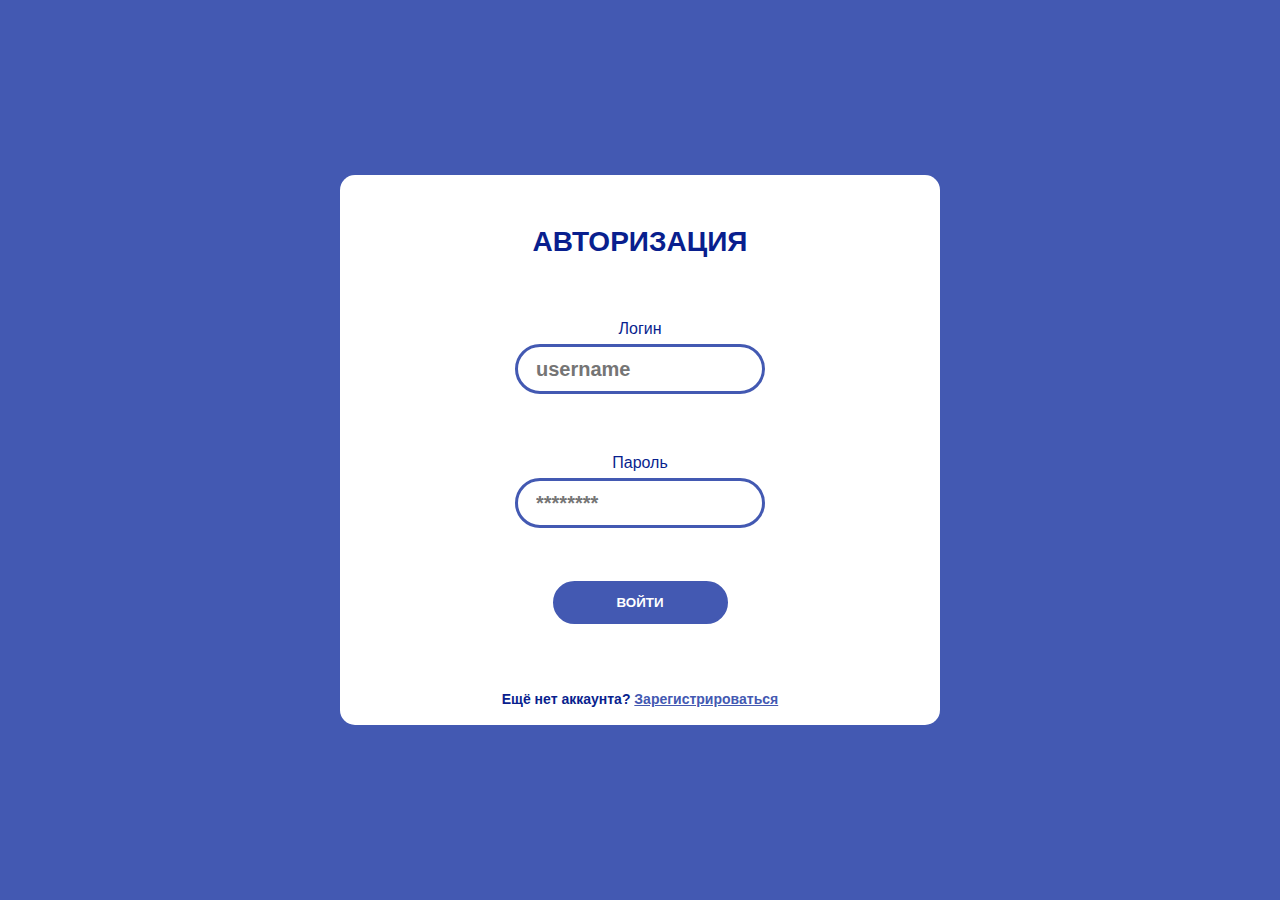
==== Web/index.html @ cd1c81c8 "Update file structure, add hover effect" ====
<!DOCTYPE html>
<html lang="en">
<head>
    <meta charset="UTF-8">
    <meta http-equiv="X-UA-Compatible" content="IE=edge">
    <meta name="viewport" content="width=device-width, initial-scale=1.0">
    <link rel="stylesheet" href="./styles/css/auth-page.css" type="text/css">
    <title>Document</title>
</head>
    <body class="body">
        <div class="body__wrapper">
            <div class="body__container">
                <div class="auth-panel">
                    <h1 class="auth-panel__title title">Авторизация</h1>

                    <form class="user-data">
                        <div class="user-data__input-form">
                            <p class="user-data__login-title user-data__title">Логин</p>
                            <input class="user-data__login-input user-data__input" type="text" required placeholder="username">
                        </div>

                        <div class="user-data__input-form">
                            <p class="user-data__password-title user-data__title">Пароль</p>
                            <input class="user-data__password-input user-data__input" type="password" required placeholder="********">
                        </div>

                        <button class="user-data__submit" type="submit" >Войти</button>
                    </form>

                    <div class="auth-panel__signup">Ещё нет аккаунта? <a class="auth-panel__signup-ref" href="main-menu.html">Зарегистрироваться</a></div>
                </div>
            </div>
        </div>
    </body>
</html>
---- Web/styles/css/auth-page.css ----
body, html {
  padding: 0;
  margin: 0;
}

.body__wrapper {
  background: #4359B2;
  display: -webkit-box;
  display: -ms-flexbox;
  display: flex;
  -webkit-box-align: center;
      -ms-flex-align: center;
          align-items: center;
  -webkit-box-pack: center;
      -ms-flex-pack: center;
          justify-content: center;
  width: 100%;
  height: 100vh;
  font-family: Arial;
}

.title {
  font-family: Arial, Helvetica, sans-serif;
  font-style: normal;
  font-weight: bold;
  font-size: 28px;
  line-height: 33px;
  color: #091F8E;
}

.auth-panel {
  display: -webkit-box;
  display: -ms-flexbox;
  display: flex;
  -webkit-box-orient: vertical;
  -webkit-box-direction: normal;
      -ms-flex-direction: column;
          flex-direction: column;
  -webkit-box-align: center;
      -ms-flex-align: center;
          align-items: center;
  margin: auto;
  border-radius: 15px;
  background: white;
  width: 600px;
  height: 500px;
  padding-top: 50px;
}

.auth-panel__title {
  margin: 0;
  margin-bottom: 46px;
  text-transform: uppercase;
}

.auth-panel__signup {
  -webkit-user-select: none;
     -moz-user-select: none;
      -ms-user-select: none;
          user-select: none;
  margin-top: auto;
  margin-bottom: 18px;
  font-style: normal;
  font-weight: bold;
  font-size: 14px;
  line-height: 16px;
  color: #091F8E;
}

.auth-panel__signup-ref {
  color: #4359B2;
}

.user-data {
  display: -webkit-box;
  display: -ms-flexbox;
  display: flex;
  -webkit-box-align: center;
      -ms-flex-align: center;
          align-items: center;
  -webkit-box-orient: vertical;
  -webkit-box-direction: normal;
      -ms-flex-direction: column;
          flex-direction: column;
  gap: 44px;
}

.user-data__input-form {
  display: -webkit-box;
  display: -ms-flexbox;
  display: flex;
  -webkit-box-orient: vertical;
  -webkit-box-direction: normal;
      -ms-flex-direction: column;
          flex-direction: column;
  -webkit-box-align: center;
      -ms-flex-align: center;
          align-items: center;
}

.user-data__title {
  font-size: 16px;
  line-height: 18px;
  color: #091F8E;
  margin-bottom: 6px;
}

.user-data__input {
  width: 250px;
  height: 50px;
  border: 3px solid #4359B2;
  -webkit-box-sizing: border-box;
          box-sizing: border-box;
  border-radius: 30px;
  padding-left: 18px;
  font-weight: bold;
  font-size: 20px;
  line-height: 23px;
  color: #4359B2;
}

.user-data__submit {
  width: 175px;
  height: 43px;
  display: -webkit-box;
  display: -ms-flexbox;
  display: flex;
  margin-top: 9px;
  -webkit-box-align: center;
      -ms-flex-align: center;
          align-items: center;
  -webkit-box-pack: center;
      -ms-flex-pack: center;
          justify-content: center;
  text-transform: uppercase;
  background: #4359B2;
  border: 3px solid #4359B2;
  -webkit-box-sizing: border-box;
          box-sizing: border-box;
  border-radius: 30px;
  color: #FFFFFF;
  font-weight: bold;
  cursor: pointer;
  -webkit-transition: all .3s;
  transition: all .3s;
}

.user-data__submit:hover {
  -webkit-filter: opacity(0.85);
          filter: opacity(0.85);
}

.user-data__submit:active {
  -webkit-filter: #091F8E;
          filter: #091F8E;
}
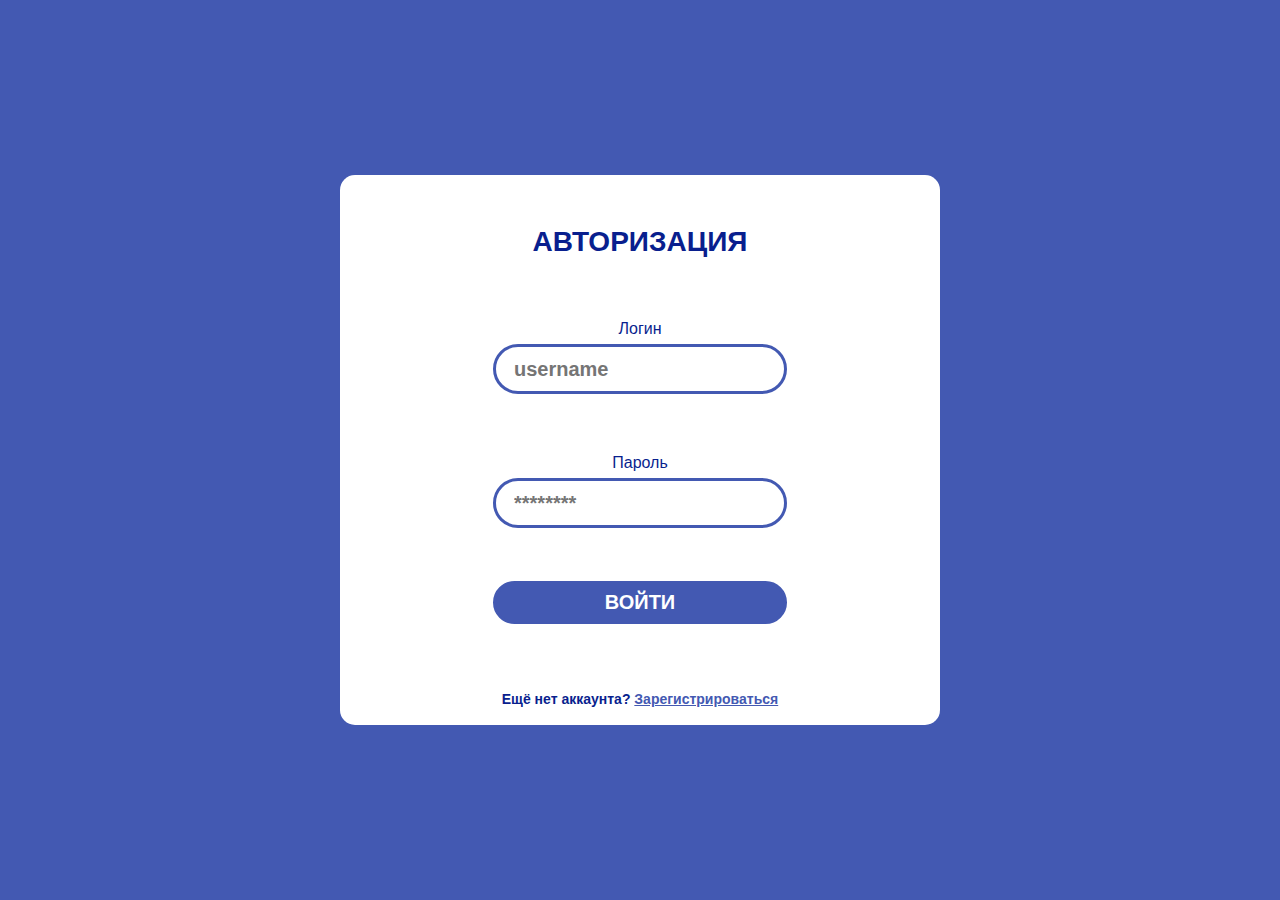
==== commit c4643e56: "Add course create tab" ====
--- a/Web/index.html
+++ b/Web/index.html
@@ -5,6 +5,8 @@
     <meta http-equiv="X-UA-Compatible" content="IE=edge">
     <meta name="viewport" content="width=device-width, initial-scale=1.0">
     <link rel="stylesheet" href="./styles/css/auth-page.css" type="text/css">
+    <script src="./scripts/jquery-3.6.0.min.js"></script>
+    <script src="./scripts/authorization.js" type="module"></script>
     <title>Document</title>
 </head>
     <body class="body">
@@ -13,21 +15,21 @@
                 <div class="auth-panel">
                     <h1 class="auth-panel__title title">Авторизация</h1>
 
-                    <form class="user-data">
+                    <form class="user-data" method="LINK" action="main-menu.html">
                         <div class="user-data__input-form">
                             <p class="user-data__login-title user-data__title">Логин</p>
-                            <input class="user-data__login-input user-data__input" type="text" required placeholder="username">
+                            <input class="user-data__login-input user-data__input-text" id="login" type="text" required placeholder="username">
                         </div>
 
                         <div class="user-data__input-form">
                             <p class="user-data__password-title user-data__title">Пароль</p>
-                            <input class="user-data__password-input user-data__input" type="password" required placeholder="********">
+                            <input class="user-data__password-input user-data__input-text" id="password" type="password" required placeholder="********">
                         </div>
 
-                        <button class="user-data__submit" type="submit" >Войти</button>
+                        <button class="auth-panel__submit button" id="login-button" type="submit">Войти</button>
                     </form>
 
-                    <div class="auth-panel__signup">Ещё нет аккаунта? <a class="auth-panel__signup-ref" href="main-menu.html">Зарегистрироваться</a></div>
+                    <div class="auth-panel__signup">Ещё нет аккаунта? <a class="auth-panel__signup-ref" href="#">Зарегистрироваться</a></div>
                 </div>
             </div>
         </div>
--- a/Web/styles/css/auth-page.css
+++ b/Web/styles/css/auth-page.css
@@ -1,3 +1,83 @@
+.user-data__input-text, .user-data__input-date, .user-data__input-select {
+  width: 100%;
+  height: 50px;
+  border: 3px solid #4359B2;
+  -webkit-box-sizing: border-box;
+          box-sizing: border-box;
+  border-radius: 30px;
+  padding-left: 18px;
+  font-weight: bold;
+  font-size: 20px;
+  line-height: 23px;
+  color: #4359B2;
+}
+
+.user-data {
+  display: -webkit-box;
+  display: -ms-flexbox;
+  display: flex;
+  -webkit-box-align: center;
+      -ms-flex-align: center;
+          align-items: center;
+  -webkit-box-orient: vertical;
+  -webkit-box-direction: normal;
+      -ms-flex-direction: column;
+          flex-direction: column;
+  gap: 44px;
+}
+
+.user-data__input-form {
+  width: 100%;
+  display: -webkit-box;
+  display: -ms-flexbox;
+  display: flex;
+  -webkit-box-orient: vertical;
+  -webkit-box-direction: normal;
+      -ms-flex-direction: column;
+          flex-direction: column;
+  -webkit-box-align: center;
+      -ms-flex-align: center;
+          align-items: center;
+}
+
+.user-data__title {
+  font-size: 16px;
+  line-height: 18px;
+  color: #091F8E;
+  margin-bottom: 6px;
+}
+
+.user-data__input-date {
+  padding-right: 16px;
+}
+
+.user-data__input-select {
+  padding-right: 16px;
+}
+
+.button {
+  color: #FFFFFF;
+  font-weight: bold;
+  font-size: 20px;
+  line-height: 23px;
+  background: #4359B2;
+  border: 3px solid #4359B2;
+  border-radius: 30px;
+  cursor: pointer;
+  -webkit-transition: all .3s;
+  transition: all .3s;
+}
+
+.button:hover {
+  -webkit-filter: opacity(0.85);
+          filter: opacity(0.85);
+}
+
+.button:active {
+  -webkit-filter: #091F8E;
+          filter: #091F8E;
+}
+
 body, html {
   padding: 0;
   margin: 0;
@@ -71,56 +151,8 @@
   color: #4359B2;
 }
 
-.user-data {
-  display: -webkit-box;
-  display: -ms-flexbox;
-  display: flex;
-  -webkit-box-align: center;
-      -ms-flex-align: center;
-          align-items: center;
-  -webkit-box-orient: vertical;
-  -webkit-box-direction: normal;
-      -ms-flex-direction: column;
-          flex-direction: column;
-  gap: 44px;
-}
-
-.user-data__input-form {
-  display: -webkit-box;
-  display: -ms-flexbox;
-  display: flex;
-  -webkit-box-orient: vertical;
-  -webkit-box-direction: normal;
-      -ms-flex-direction: column;
-          flex-direction: column;
-  -webkit-box-align: center;
-      -ms-flex-align: center;
-          align-items: center;
-}
-
-.user-data__title {
-  font-size: 16px;
-  line-height: 18px;
-  color: #091F8E;
-  margin-bottom: 6px;
-}
-
-.user-data__input {
-  width: 250px;
-  height: 50px;
-  border: 3px solid #4359B2;
-  -webkit-box-sizing: border-box;
-          box-sizing: border-box;
-  border-radius: 30px;
-  padding-left: 18px;
-  font-weight: bold;
-  font-size: 20px;
-  line-height: 23px;
-  color: #4359B2;
-}
-
-.user-data__submit {
-  width: 175px;
+.auth-panel__submit {
+  width: 100%;
   height: 43px;
   display: -webkit-box;
   display: -ms-flexbox;
@@ -133,24 +165,4 @@
       -ms-flex-pack: center;
           justify-content: center;
   text-transform: uppercase;
-  background: #4359B2;
-  border: 3px solid #4359B2;
-  -webkit-box-sizing: border-box;
-          box-sizing: border-box;
-  border-radius: 30px;
-  color: #FFFFFF;
-  font-weight: bold;
-  cursor: pointer;
-  -webkit-transition: all .3s;
-  transition: all .3s;
 }
-
-.user-data__submit:hover {
-  -webkit-filter: opacity(0.85);
-          filter: opacity(0.85);
-}
-
-.user-data__submit:active {
-  -webkit-filter: #091F8E;
-          filter: #091F8E;
-}
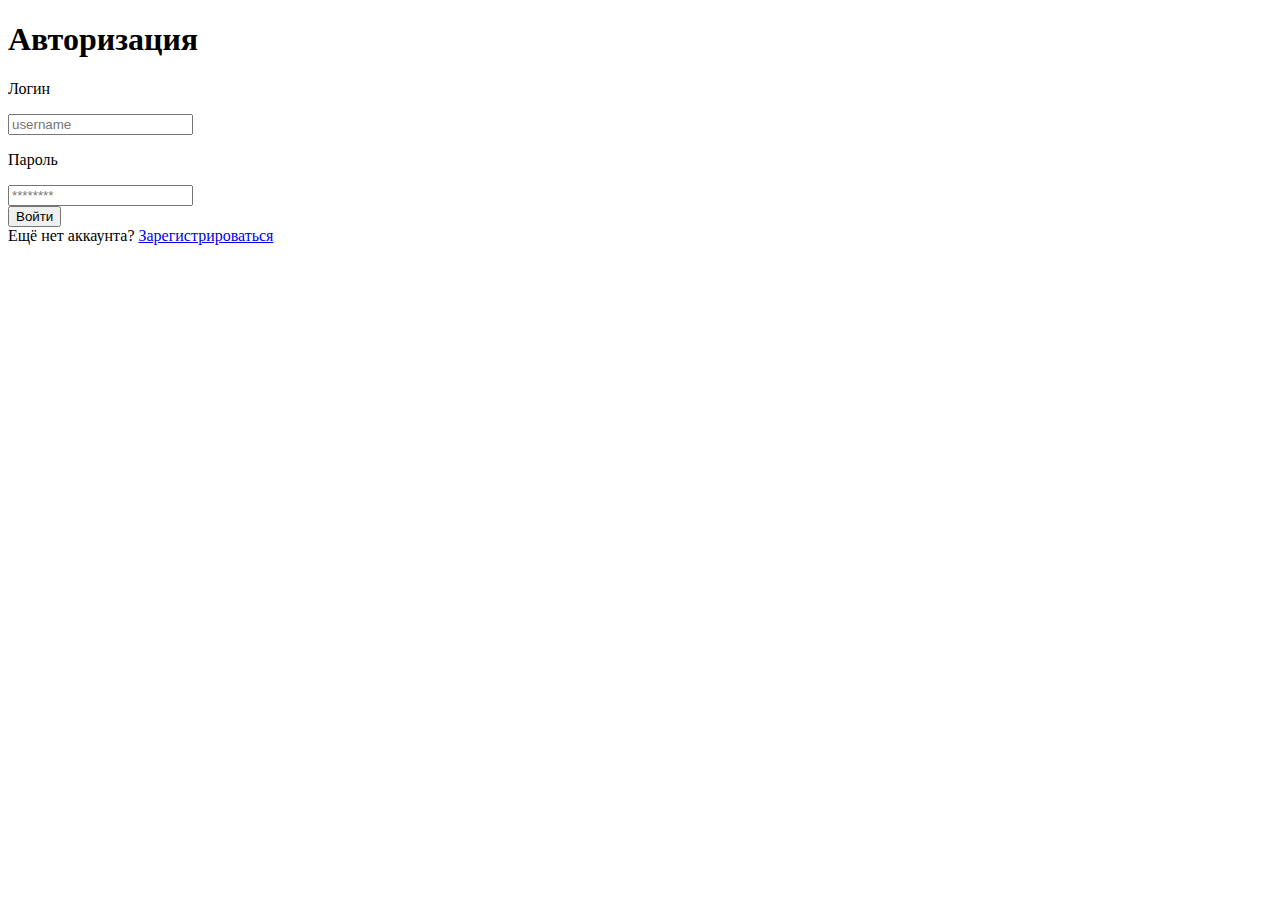
==== commit eb2de944: "Update" ====
--- a/Web/index.html
+++ b/Web/index.html
@@ -4,9 +4,9 @@
     <meta charset="UTF-8">
     <meta http-equiv="X-UA-Compatible" content="IE=edge">
     <meta name="viewport" content="width=device-width, initial-scale=1.0">
-    <link rel="stylesheet" href="./styles/css/auth-page.css" type="text/css">
-    <script src="./scripts/jquery-3.6.0.min.js"></script>
-    <script src="./scripts/authorization.js" type="module"></script>
+    <link rel="stylesheet" href="https://localhost:44316/GetAuthStyle" type="text/css">
+    <script src="https://localhost:44316/GetJQuery"></script>
+    <script src="https://localhost:44316/GetAuthScript"></script>
     <title>Document</title>
 </head>
     <body class="body">
